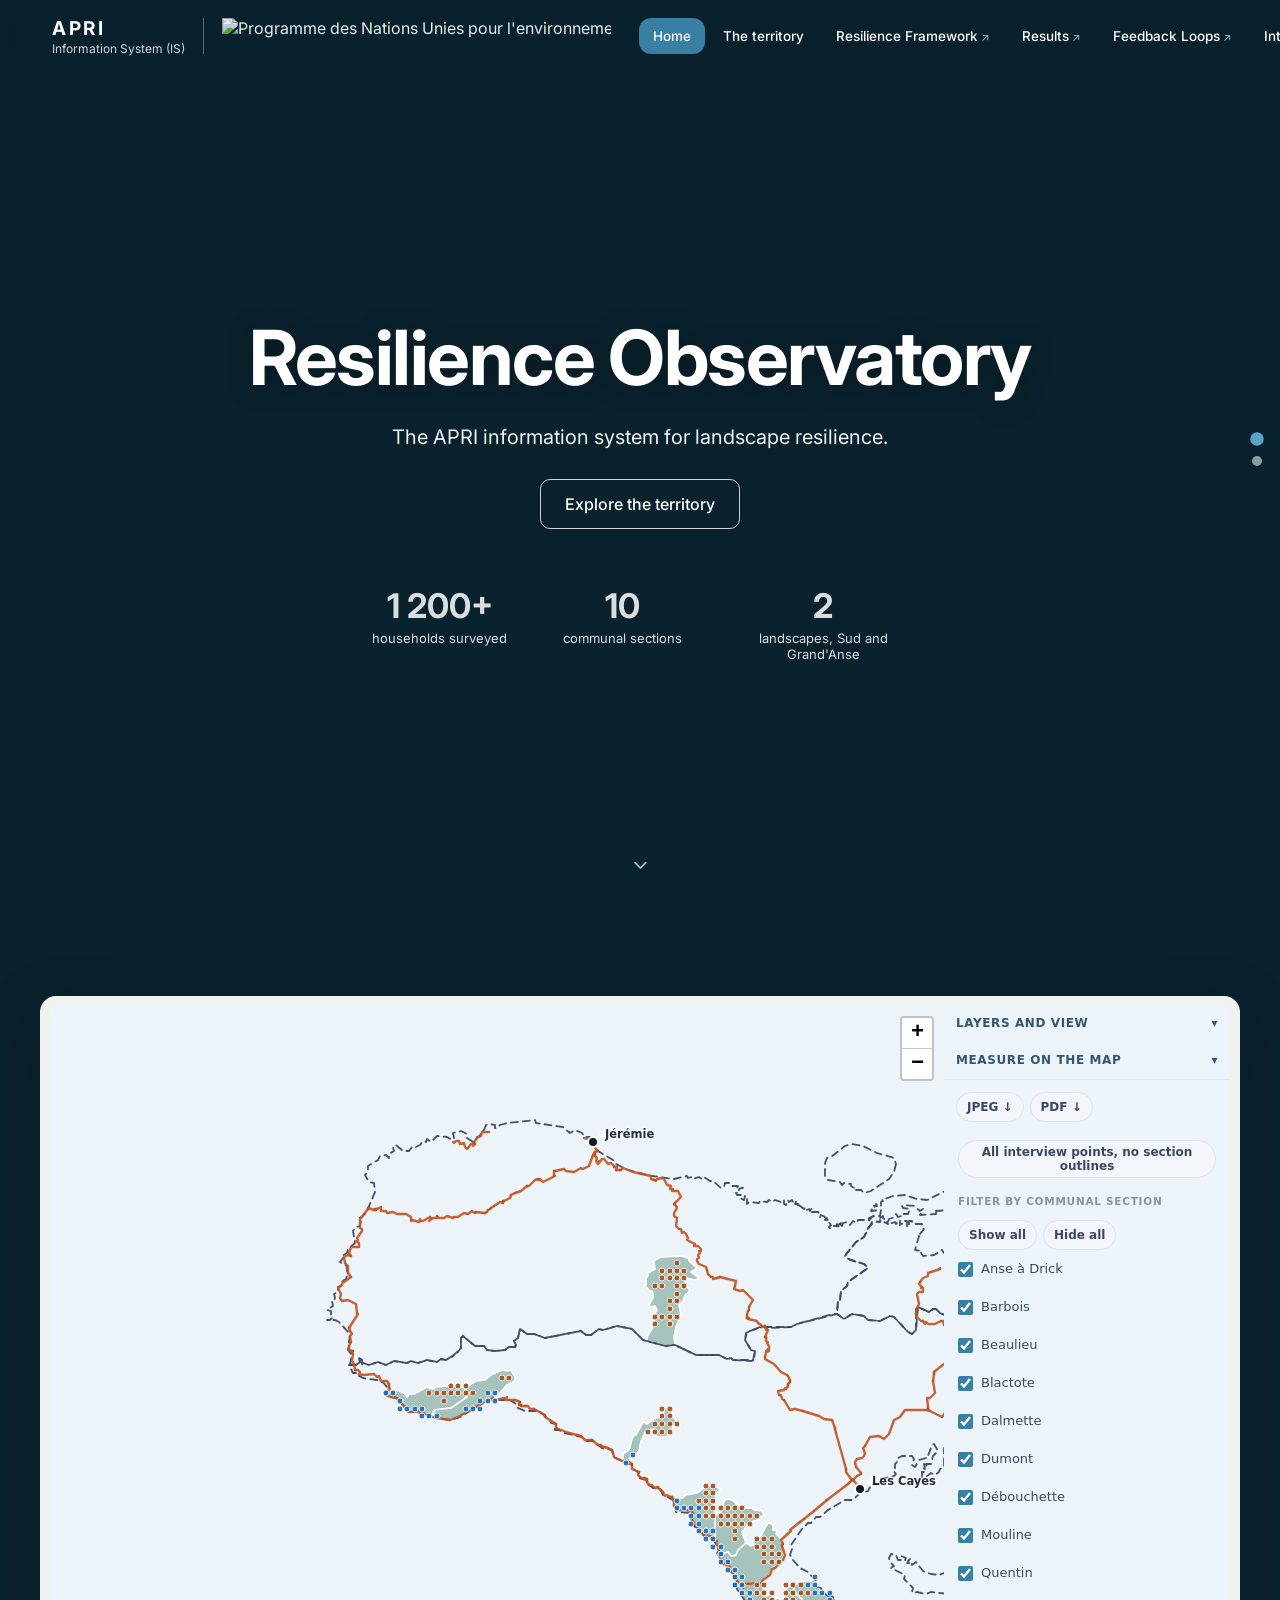
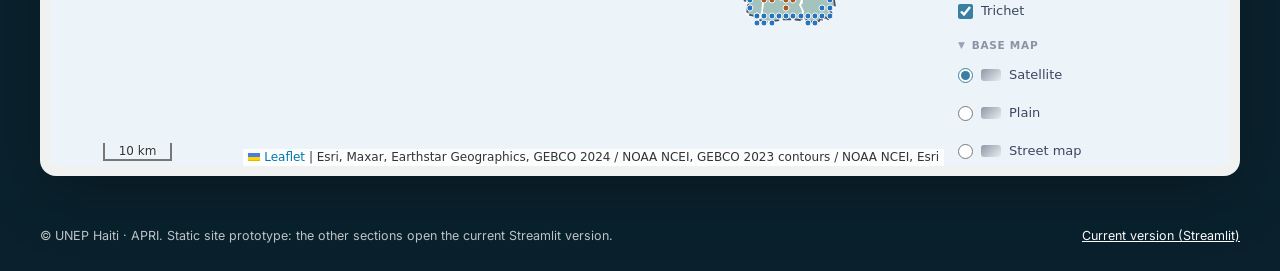
==== docs/index.html @ c182bb2a "Prototype site statique : accueil et territoire" ====
<!DOCTYPE html>
<html lang="fr">
<head>
<meta charset="utf-8">
<meta name="viewport" content="width=device-width, initial-scale=1">
<title>APRI · Système d'information sur la résilience des paysages | Haïti</title>
<meta name="description" content="APRI, le système d'information du PNUE sur la résilience des paysages dans le Sud et la Grand'Anse, Haïti.">
<link rel="icon" href="img/apri.png">
<link rel="preconnect" href="https://fonts.googleapis.com"><link rel="preconnect" href="https://fonts.gstatic.com" crossorigin>
<link href="https://fonts.googleapis.com/css2?family=Inter:wght@400;500;600;700&display=swap" rel="stylesheet">
<link rel="preload" as="image" href="img/fond.jpg">
<style>
:root{--nuit:#0a222e;--bleu:#397fa3;--bleu-clair:#5aa3c8;--texte:#1f3a4a;--barre:72px}
*{box-sizing:border-box}
html{scroll-snap-type:y mandatory;scroll-behavior:smooth;scroll-padding-top:0}
body{margin:0;font-family:Inter,system-ui,-apple-system,"Segoe UI",sans-serif;color:#fff;background:var(--nuit)}
/* fond photographique commun, fixe */
body::before{content:"";position:fixed;inset:0;z-index:-2;background:url(img/fond.jpg) center/cover no-repeat}
body::after{content:"";position:fixed;inset:0;z-index:-1;background:rgba(10,34,46,.62);transition:background .4s}
body.defile::after{background:rgba(10,34,46,.72)}

/* barre du haut */
header{position:fixed;top:0;left:0;right:0;height:var(--barre);z-index:20;display:flex;align-items:center;gap:28px;padding:0 40px;
 background:rgba(10,34,46,.28);backdrop-filter:blur(10px);-webkit-backdrop-filter:blur(10px);transition:background .3s}
body.defile header{background:rgba(10,34,46,.82)}
.marque{display:flex;align-items:center;gap:12px;text-decoration:none;color:#fff;white-space:nowrap}
.marque img.sym{height:38px}
.marque b{display:block;font-size:19px;letter-spacing:.14em;font-weight:700}
.marque small{display:block;font-size:12px;opacity:.82;margin-top:1px}
.marque .filet{width:1px;height:36px;background:rgba(255,255,255,.35);margin:0 6px}
.marque img.unep{height:36px;opacity:.92}
nav{display:flex;align-items:center;gap:4px;margin-left:auto;flex-wrap:nowrap}
nav a{color:#fff;text-decoration:none;font-size:13.5px;font-weight:500;padding:10px 14px;border-radius:12px;white-space:nowrap;transition:background .2s}
nav a:hover{background:rgba(255,255,255,.12)}
nav a.actif{background:var(--bleu)}
nav a.ext::after{content:" ↗";opacity:.6;font-size:11px}
.langue{margin-left:18px;display:flex;gap:2px;background:rgba(255,255,255,.1);border-radius:10px;padding:3px}
.langue button{background:none;border:0;color:#fff;font:600 12px Inter,sans-serif;padding:6px 10px;border-radius:8px;cursor:pointer;opacity:.7}
.langue button[aria-pressed=true]{background:rgba(255,255,255,.2);opacity:1}
.menu{display:none;margin-left:auto;background:none;border:0;color:#fff;font-size:26px;cursor:pointer}

/* sections plein écran */
section{min-height:100dvh;scroll-snap-align:start;position:relative}
#accueil{display:grid;place-items:center;text-align:center;padding:var(--barre) 24px 0}
#accueil h1{font-size:clamp(40px,6vw,76px);font-weight:700;letter-spacing:-.02em;margin:0 0 22px;text-shadow:0 2px 24px rgba(0,0,0,.35)}
#accueil p{font-size:clamp(16px,1.6vw,20px);margin:0 0 30px;opacity:.95}
.cta{display:inline-block;color:#fff;text-decoration:none;border:1px solid rgba(255,255,255,.8);border-radius:10px;padding:14px 24px;font-weight:500;transition:background .2s,color .2s}
.cta:hover{background:#fff;color:var(--nuit)}
.chiffres{display:flex;gap:56px;justify-content:center;margin-top:56px;flex-wrap:wrap}
.chiffres div{font-size:13px;opacity:.85;max-width:170px}
.chiffres strong{display:block;font-size:34px;font-weight:700;opacity:1;margin-bottom:4px}
.fleche{position:absolute;bottom:26px;left:50%;transform:translateX(-50%);color:#fff;opacity:.7;font-size:22px;text-decoration:none;animation:flotte 2.4s ease-in-out infinite}
@keyframes flotte{50%{transform:translate(-50%,8px)}}

#territoire{padding:calc(var(--barre) + 24px) 40px 24px;display:flex;flex-direction:column}
.carte-cadre{flex:1;background:rgba(255,255,255,.94);border-radius:16px;padding:10px;box-shadow:0 20px 60px rgba(0,0,0,.25);display:flex;min-height:420px}
.carte-cadre iframe{flex:1;border:0;border-radius:10px;width:100%;height:calc(100dvh - var(--barre) - 68px);min-height:400px;background:#edf4f9}

footer{scroll-snap-align:end;padding:28px 40px;font-size:12.5px;color:rgba(255,255,255,.75);display:flex;gap:20px;flex-wrap:wrap;justify-content:space-between;background:rgba(10,34,46,.6)}
footer a{color:#fff}

/* points de navigation */
#points{position:fixed;right:18px;top:50%;transform:translateY(-50%);display:flex;flex-direction:column;gap:12px;z-index:15}
#points a{width:10px;height:10px;border-radius:50%;background:rgba(255,255,255,.55);transition:transform .2s,background .2s}
#points a.actif{background:var(--bleu-clair);transform:scale(1.35)}

@media(max-width:1100px){nav a.ext{display:none}}
@media(max-width:760px){
 header{padding:0 16px;gap:10px}
 .marque small,.marque .filet,.marque img.unep{display:none}
 nav{display:none;position:absolute;top:var(--barre);left:0;right:0;flex-direction:column;align-items:stretch;background:rgba(10,34,46,.96);padding:10px 16px}
 nav.ouvert{display:flex}nav a.ext{display:block}
 .menu{display:block}.langue{margin-left:0}
 #territoire{padding:calc(var(--barre) + 12px) 12px 12px}
 .carte-cadre{padding:6px}.carte-cadre iframe{height:calc(100dvh - var(--barre) - 36px)}
 #points{display:none}
 html{scroll-snap-type:none}
}
</style>
</head>
<body>
<header>
 <a class="marque" href="#accueil">
  <img class="sym" src="img/apri.png" alt="">
  <span><b>APRI</b><small data-t="sous">Système d'information (SI)</small></span>
  <span class="filet"></span>
  <img class="unep" src="img/unep.png" alt="Programme des Nations Unies pour l'environnement">
 </a>
 <button class="menu" aria-label="Menu" onclick="document.querySelector('nav').classList.toggle('ouvert')">☰</button>
 <nav>
  <a href="#accueil" data-t="n_accueil" class="actif">Accueil</a>
  <a href="#territoire" data-t="n_terr">Le territoire</a>
  <a class="ext" data-page="methodologie" data-t="n_cadre">Cadre de résilience</a>
  <a class="ext" data-page="dimensions" data-t="n_res">Résultats</a>
  <a class="ext" data-page="boucles" data-t="n_boucles">Boucles de rétroaction</a>
  <a class="ext" data-page="actions" data-t="n_fiches">Fiches d'intervention</a>
  <a class="ext" data-page="donnees" data-t="n_ress">Ressources</a>
 </nav>
 <div class="langue" role="group" aria-label="Langue">
  <button data-l="fr" aria-pressed="true">FR</button><button data-l="en" aria-pressed="false">EN</button>
 </div>
</header>

<div id="points"><a href="#accueil" class="actif" aria-label="Accueil"></a><a href="#territoire" aria-label="Le territoire"></a></div>

<main>
<section id="accueil">
 <div>
  <h1 data-t="titre">Observatoire de la résilience</h1>
  <p data-t="accroche">Le système d'information APRI sur la résilience des paysages.</p>
  <a class="cta" href="#territoire" data-t="cta">Explorer le territoire</a>
  <div class="chiffres">
   <div><strong>1 200+</strong><span data-t="k1">ménages enquêtés</span></div>
   <div><strong>10</strong><span data-t="k2">sections communales</span></div>
   <div><strong>2</strong><span data-t="k3">paysages, Sud et Grand'Anse</span></div>
  </div>
 </div>
 <a class="fleche" href="#territoire" aria-label="Descendre">⌄</a>
</section>

<section id="territoire" aria-label="Le territoire">
 <div class="carte-cadre">
  <iframe id="carte" data-statique title="Carte du territoire" loading="lazy" src="carte_fr.html" allow="fullscreen"></iframe>
 </div>
</section>
</main>

<footer>
 <span data-t="pied">© PNUE Haïti · APRI. Prototype de site statique : les autres rubriques ouvrent la version Streamlit actuelle.</span>
 <span><a href="https://enquete-menage-2024-4a9hs29btbw94pnrtxbe7a.streamlit.app/" target="_blank" rel="noopener" data-t="version">Version actuelle (Streamlit)</a></span>
</footer>

<script>
const APP='https://enquete-menage-2024-4a9hs29btbw94pnrtxbe7a.streamlit.app/';
const TXT={
 en:{sous:'Information System (IS)',n_accueil:'Home',n_terr:'The territory',n_cadre:'Resilience Framework',n_res:'Results',n_boucles:'Feedback Loops',n_fiches:'Intervention Profiles',n_ress:'Resources',
  titre:'Resilience Observatory',accroche:'The APRI information system for landscape resilience.',cta:'Explore the territory',
  k1:'households surveyed',k2:'communal sections',k3:"landscapes, Sud and Grand'Anse",
  pied:'© UNEP Haiti · APRI. Static site prototype: the other sections open the current Streamlit version.',version:'Current version (Streamlit)'}
};
const FR={};document.querySelectorAll('[data-t]').forEach(e=>FR[e.dataset.t]=e.textContent);TXT.fr=FR;
function langue(l){
 try{localStorage.setItem('apri_lang',l)}catch(e){}
 document.documentElement.lang=l;
 document.querySelectorAll('[data-t]').forEach(e=>{const v=TXT[l][e.dataset.t];if(v)e.textContent=v;});
 document.querySelectorAll('.langue button').forEach(b=>b.setAttribute('aria-pressed',b.dataset.l===l));
 document.querySelectorAll('nav a.ext').forEach(a=>{a.href=APP+'?page='+a.dataset.page+'&lang='+l;a.target='_blank';a.rel='noopener';});
 const f=document.getElementById('carte'),src='carte_'+l+'.html';if(!f.src.endsWith(src))f.src=src;
}
document.querySelectorAll('.langue button').forEach(b=>b.onclick=()=>langue(b.dataset.l));
let l0='fr';try{l0=localStorage.getItem('apri_lang')||(navigator.language||'fr').slice(0,2)}catch(e){}
langue(l0==='en'?'en':'fr');

// onglet actif, points et barre assombrie
const liens=[...document.querySelectorAll('nav a[href^="#"],#points a')];
new IntersectionObserver(es=>es.forEach(e=>{if(e.isIntersecting){const id='#'+e.target.id;liens.forEach(a=>a.classList.toggle('actif',a.getAttribute('href')===id));}}),{threshold:.55})
 .observe(document.getElementById('accueil'));
new IntersectionObserver(es=>es.forEach(e=>{if(e.isIntersecting){liens.forEach(a=>a.classList.toggle('actif',a.getAttribute('href')==='#territoire'));}}),{threshold:.55})
 .observe(document.getElementById('territoire'));
addEventListener('scroll',()=>document.body.classList.toggle('defile',scrollY>40),{passive:true});
document.querySelectorAll('nav a').forEach(a=>a.addEventListener('click',()=>document.querySelector('nav').classList.remove('ouvert')));

// la molette sur la carte fait défiler la page (zoom par les boutons + et -)
let verrou=0;
addEventListener('message',e=>{
 if(e.data?.type!=='apri-map-wheel')return;
 const t=Date.now();if(t-verrou<700||Math.abs(e.data.dy)<4)return;verrou=t;
 document.getElementById(e.data.dy>0?'territoire':'accueil').scrollIntoView({behavior:'smooth'});
 if(e.data.dy>0&&scrollY>=document.getElementById('territoire').offsetTop-5)document.querySelector('footer').scrollIntoView({behavior:'smooth'});
});
</script>
</body>
</html>
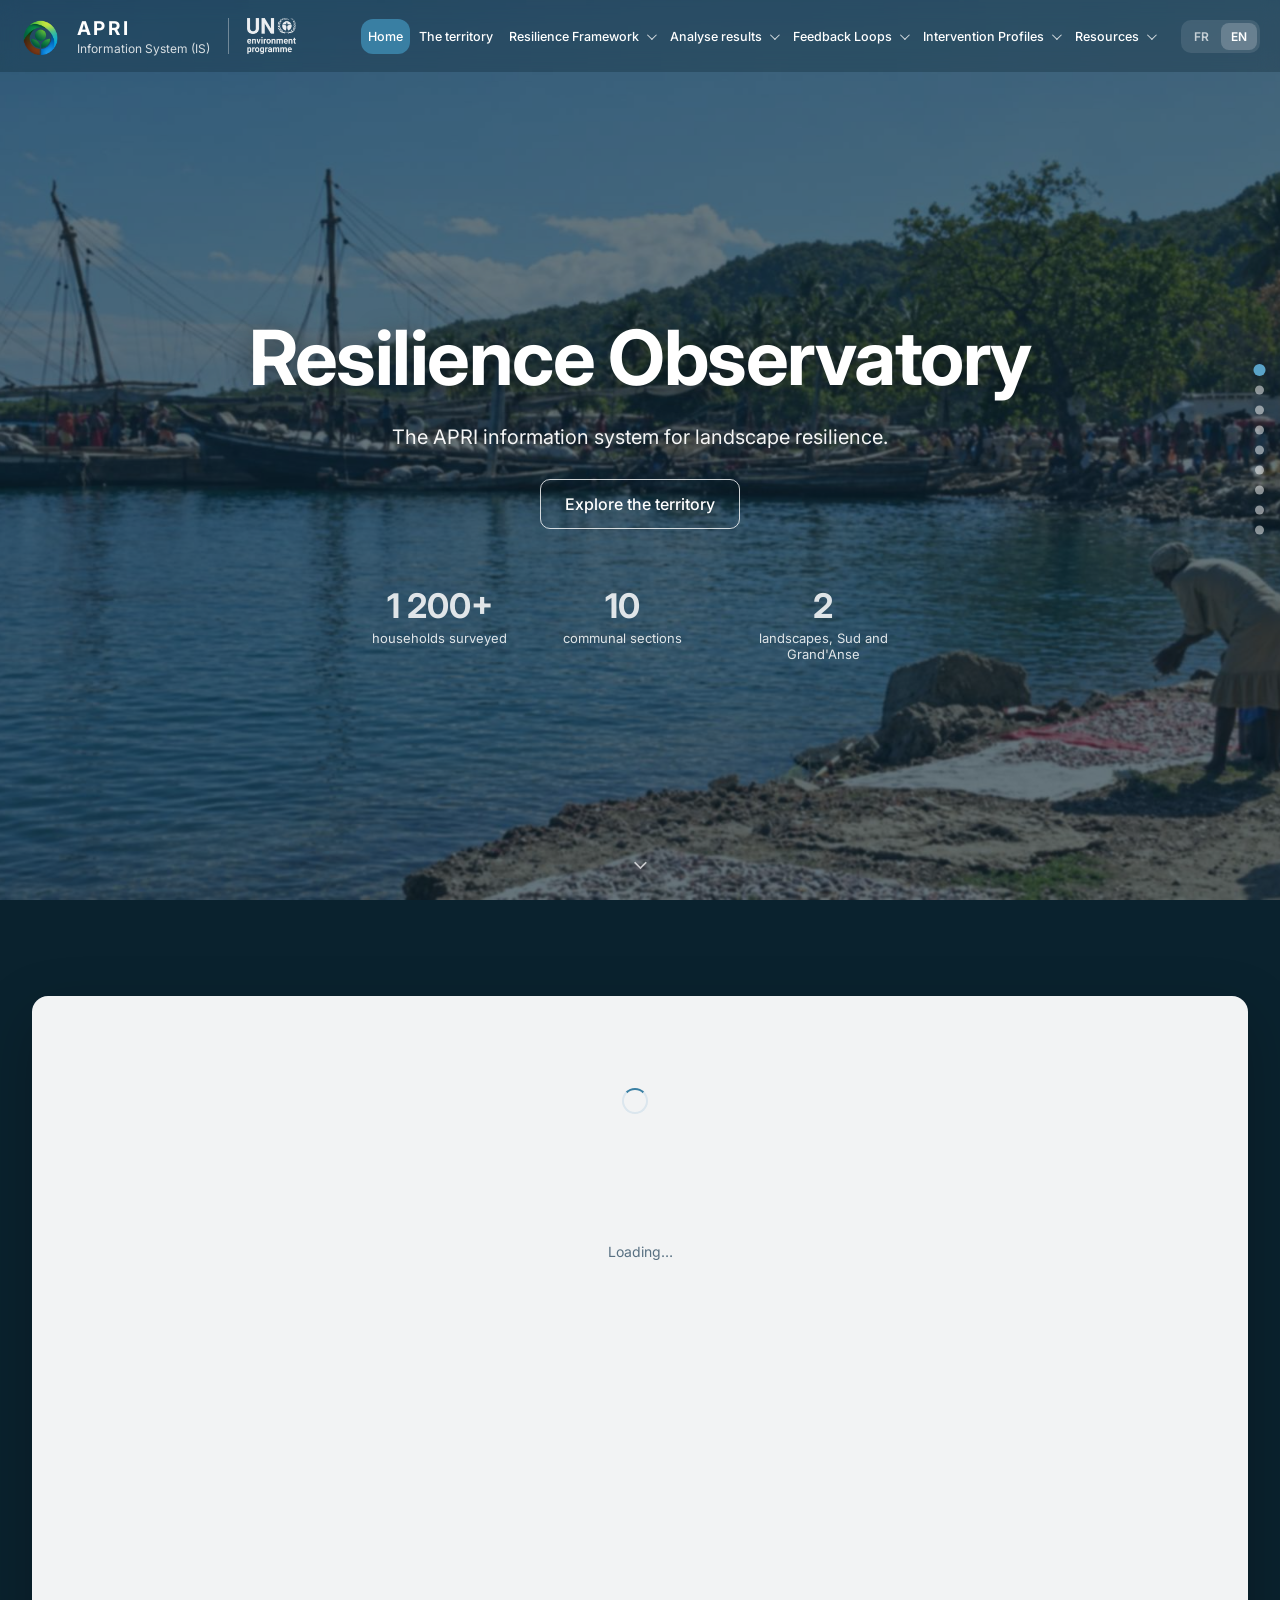
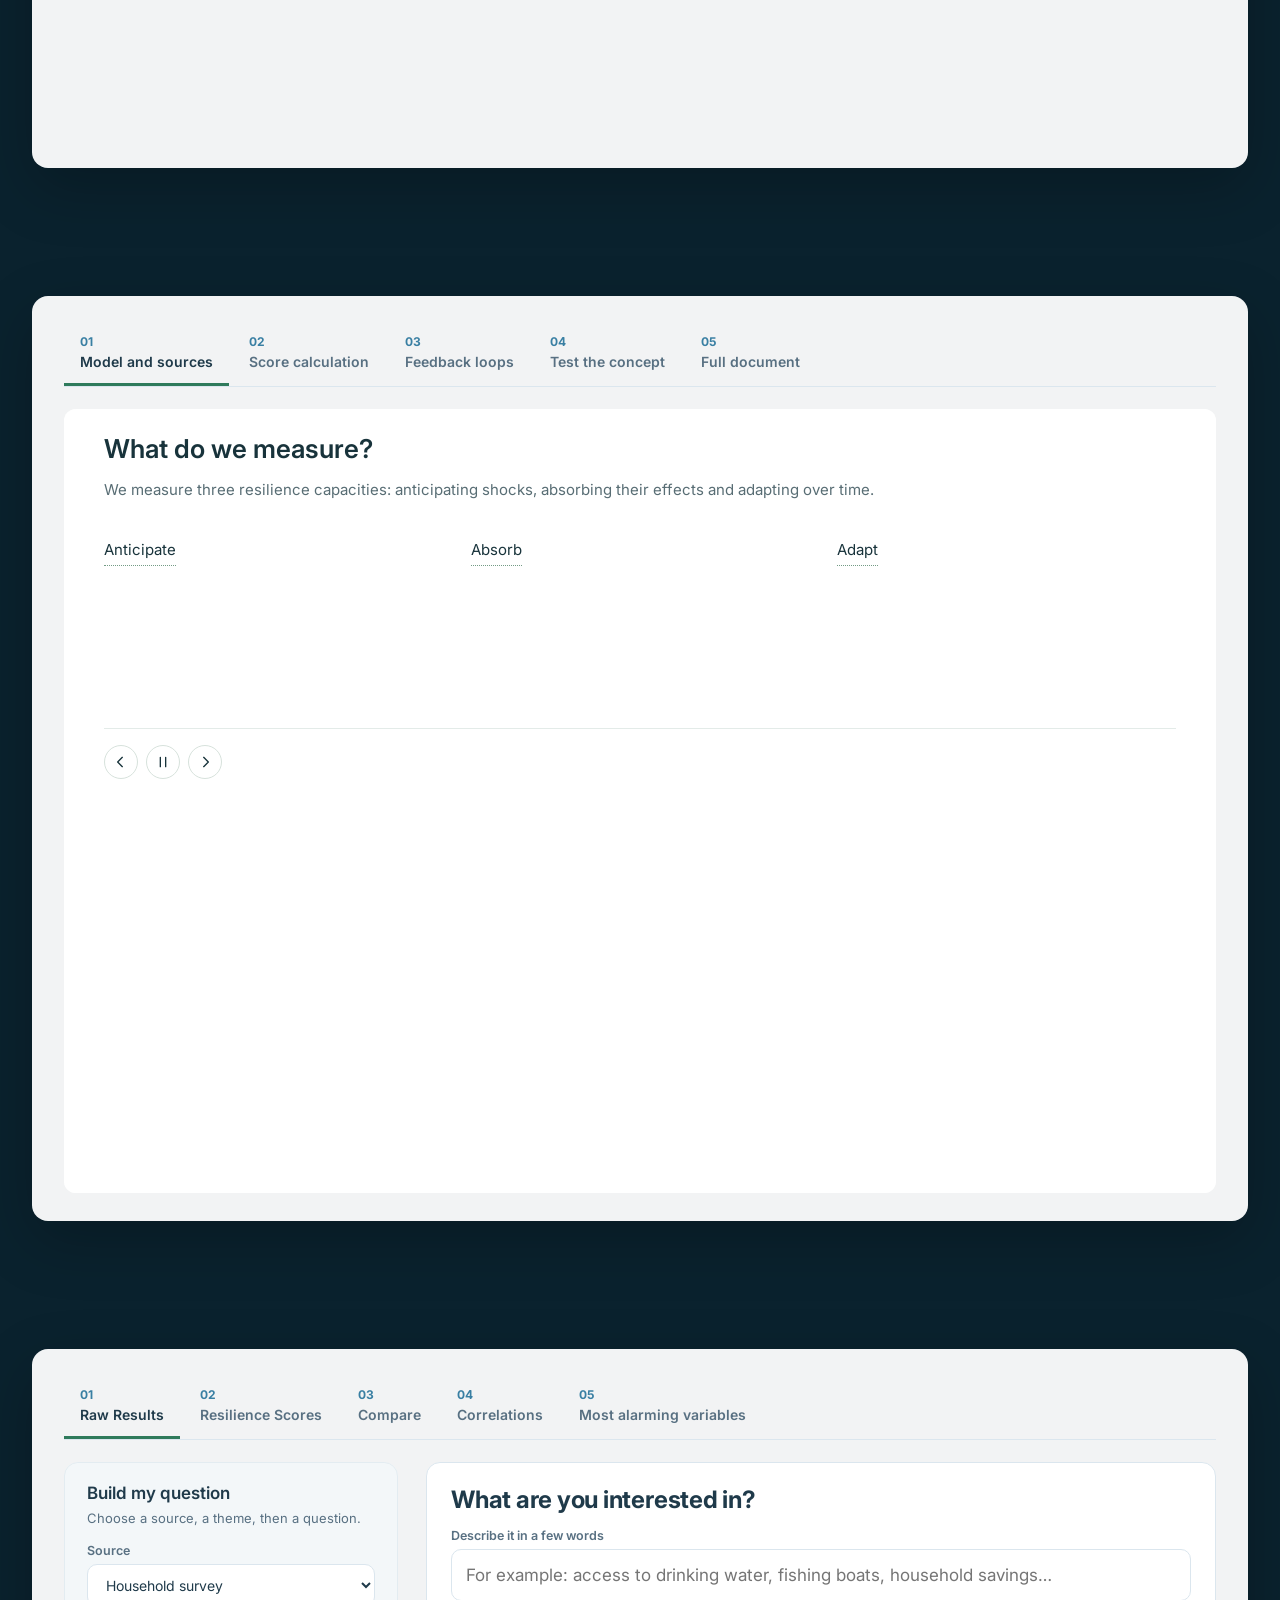
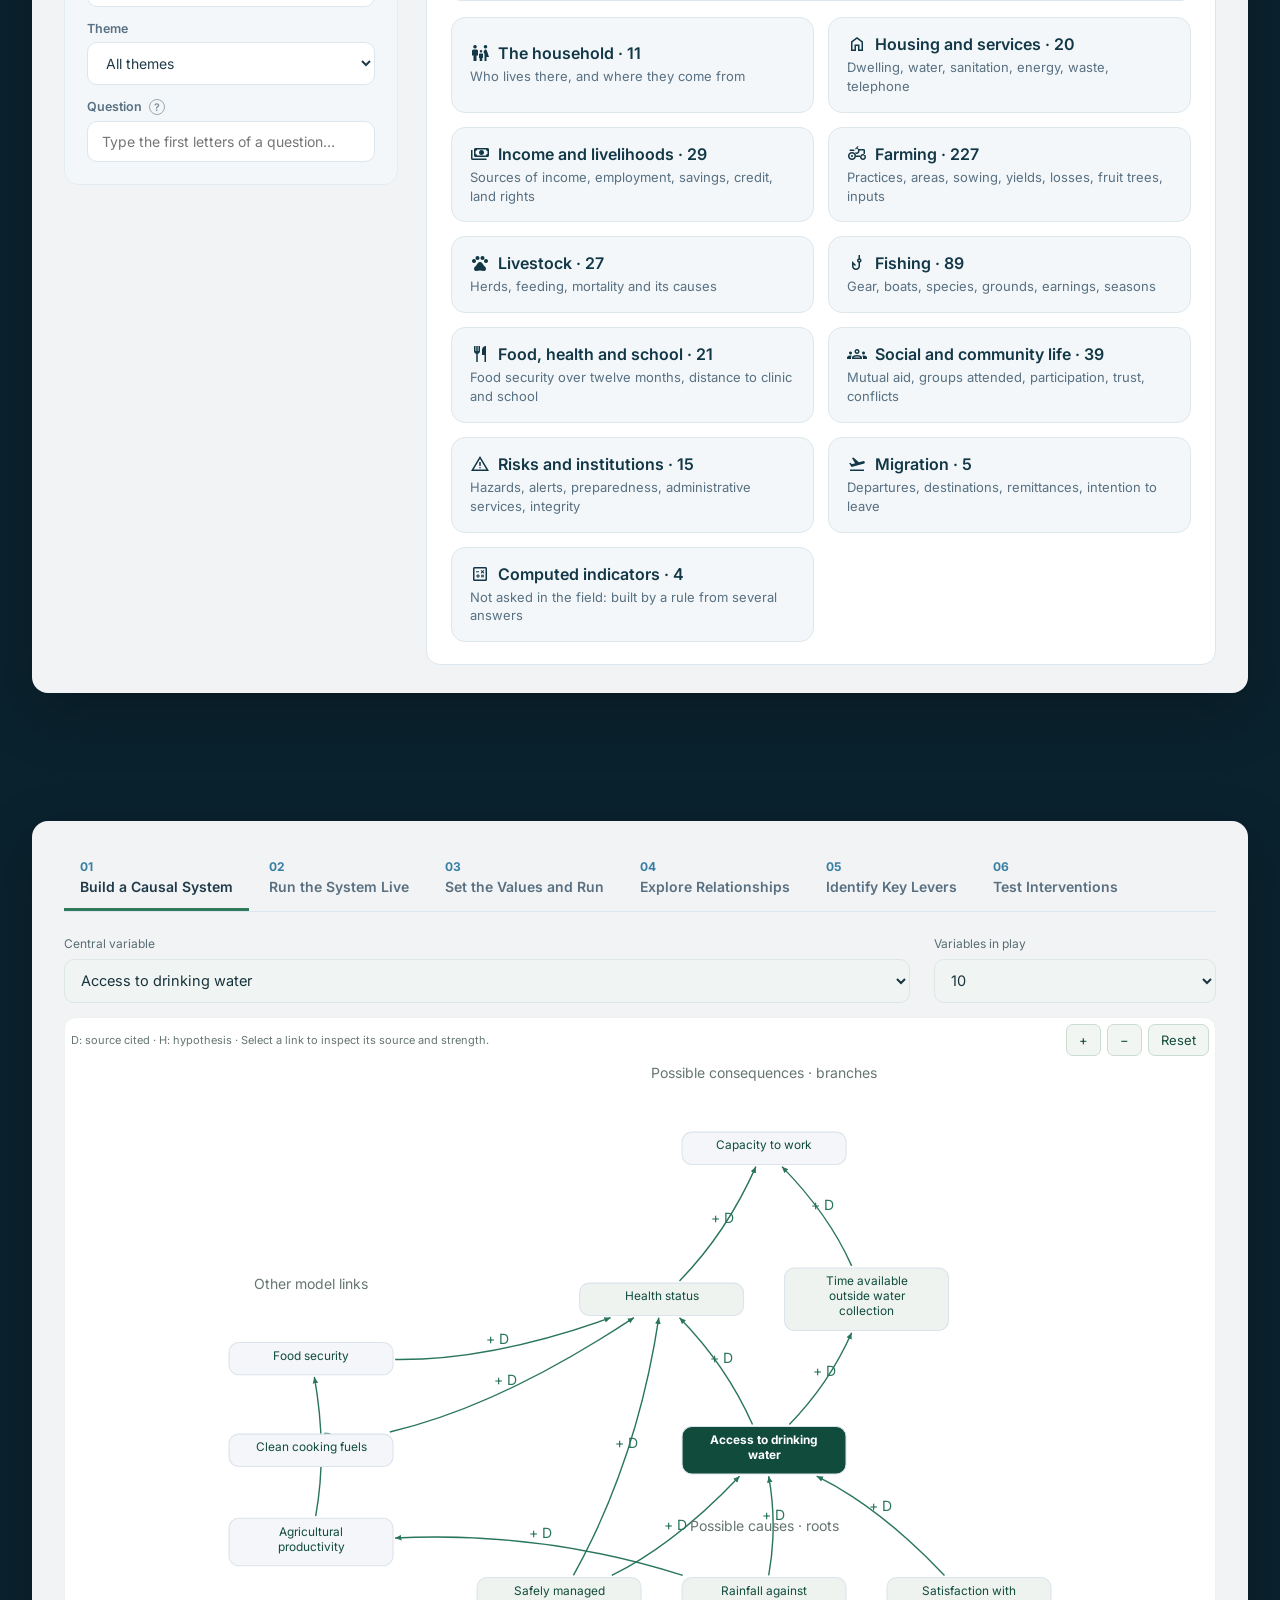
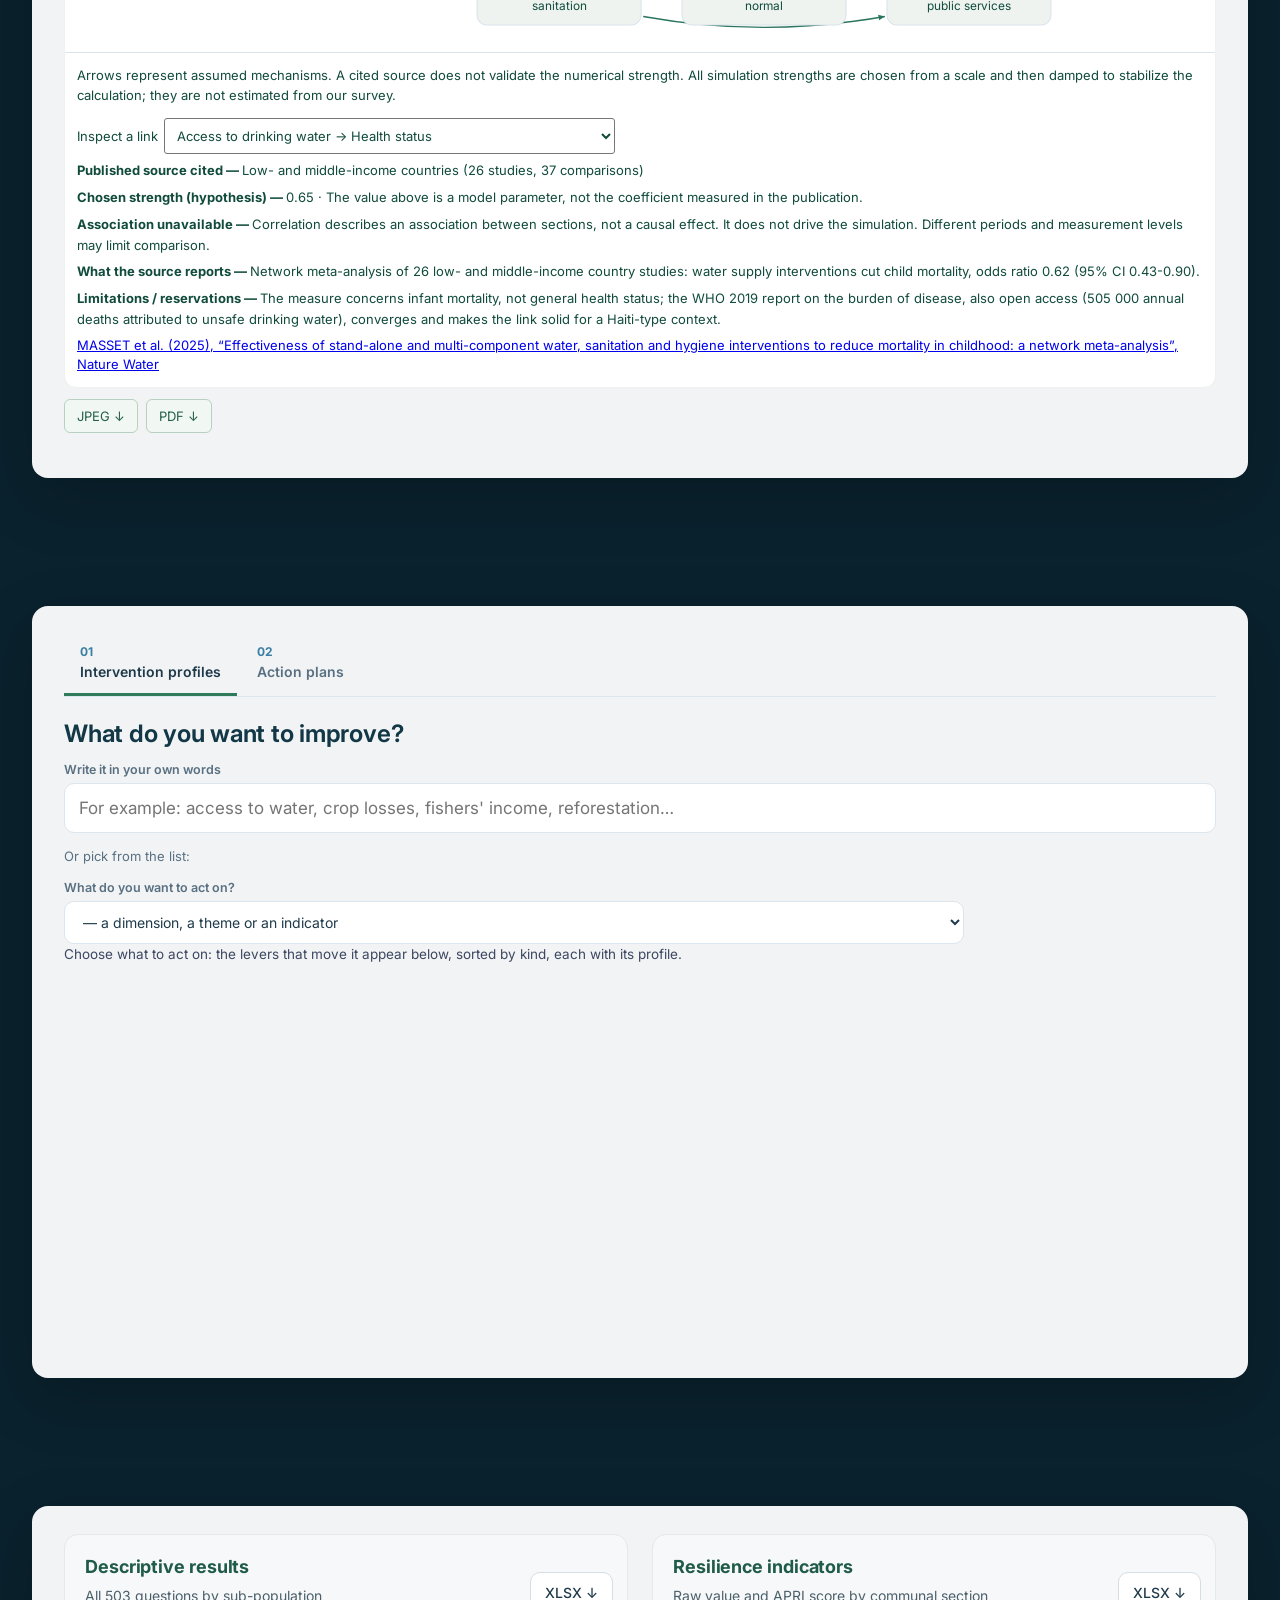
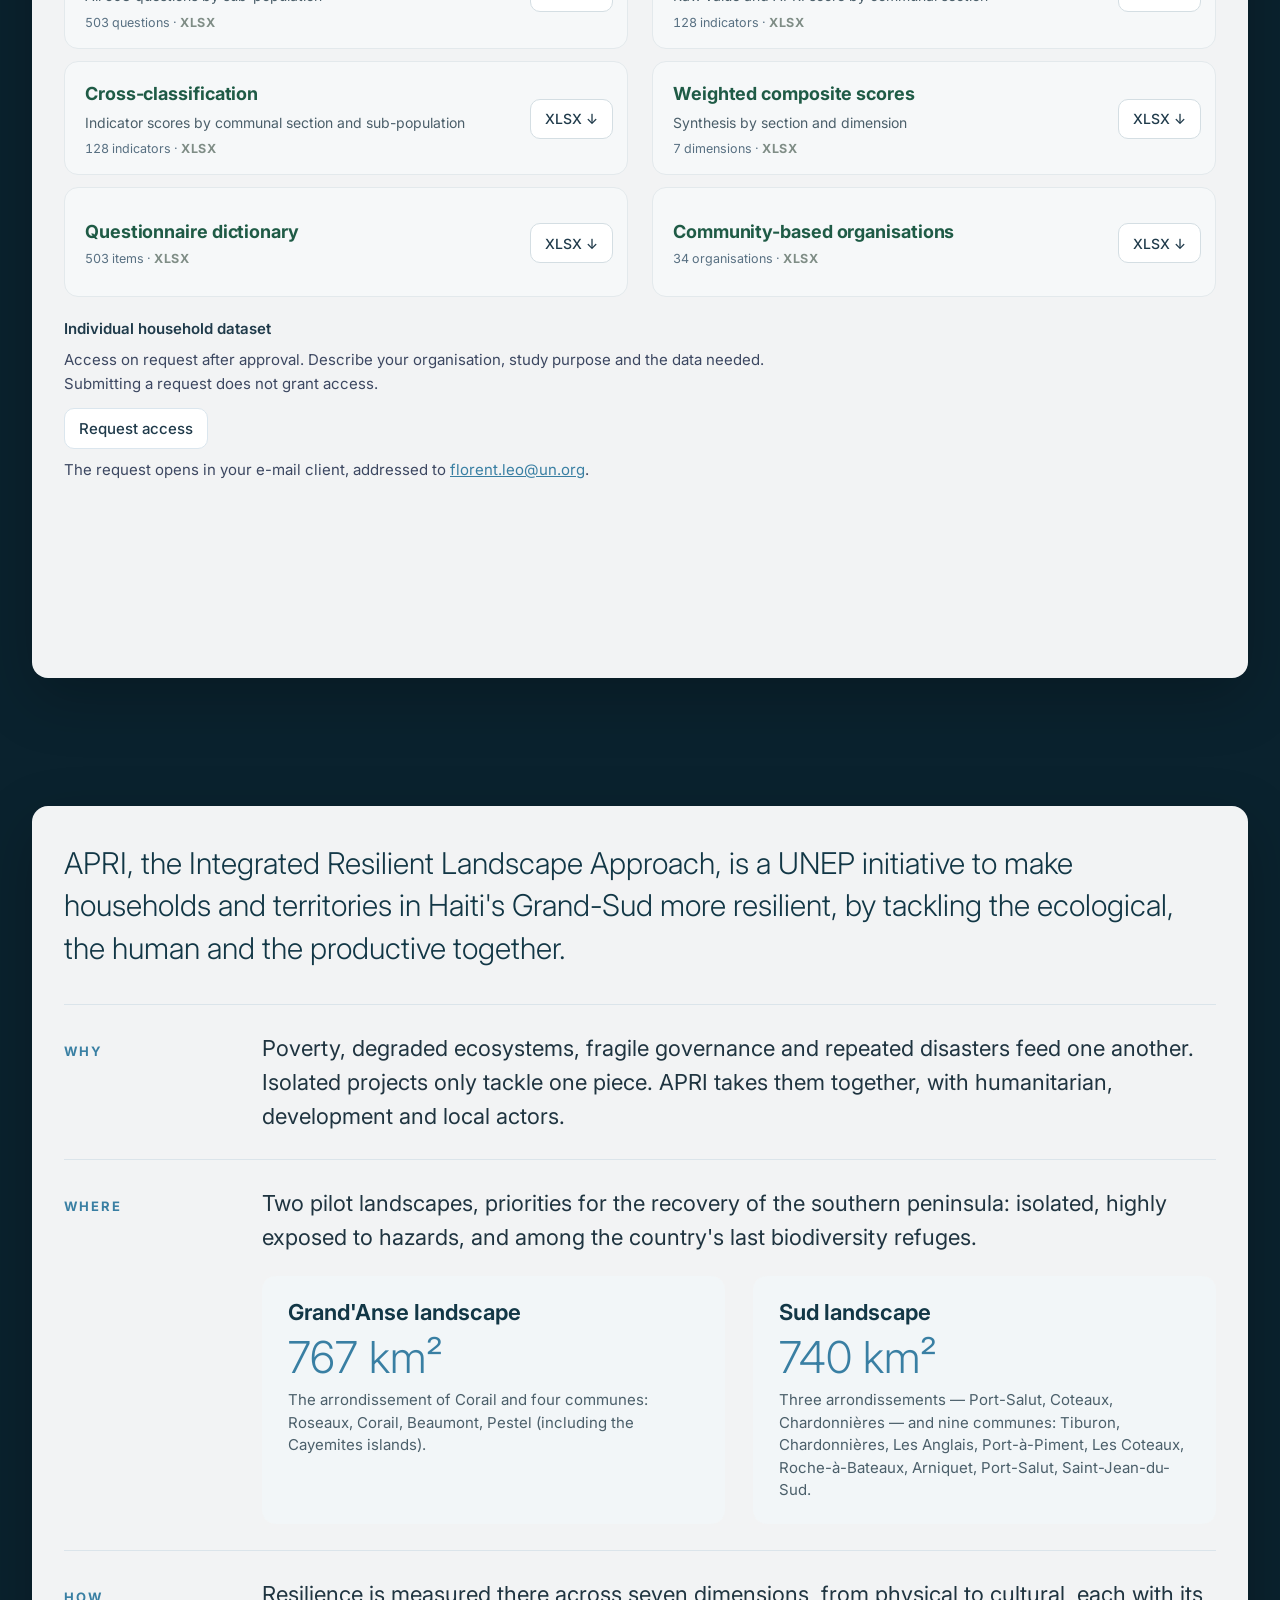
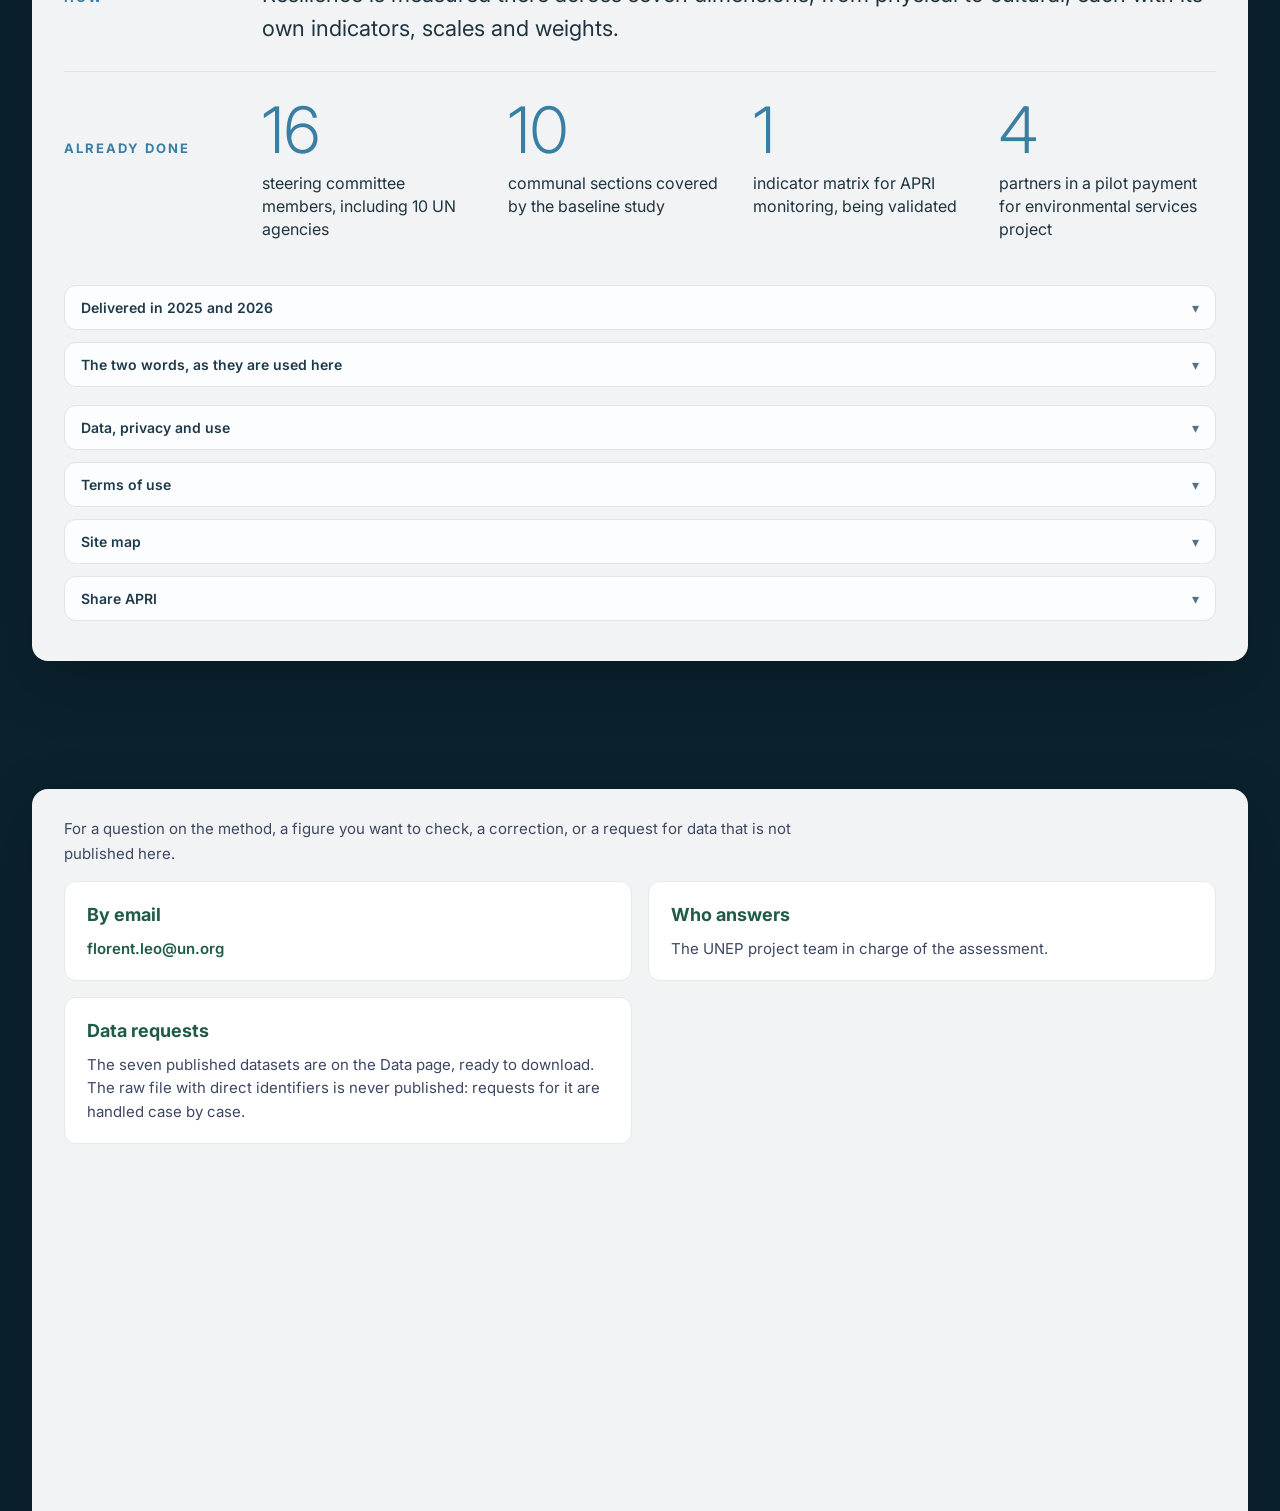
==== commit 6a03bcae: "Site statique complet : page d'accueil avec toutes les rubriques" ====
--- a/docs/index.html
+++ b/docs/index.html
@@ -9,74 +9,7 @@
 <link rel="preconnect" href="https://fonts.googleapis.com"><link rel="preconnect" href="https://fonts.gstatic.com" crossorigin>
 <link href="https://fonts.googleapis.com/css2?family=Inter:wght@400;500;600;700&display=swap" rel="stylesheet">
 <link rel="preload" as="image" href="img/fond.jpg">
-<style>
-:root{--nuit:#0a222e;--bleu:#397fa3;--bleu-clair:#5aa3c8;--texte:#1f3a4a;--barre:72px}
-*{box-sizing:border-box}
-html{scroll-snap-type:y mandatory;scroll-behavior:smooth;scroll-padding-top:0}
-body{margin:0;font-family:Inter,system-ui,-apple-system,"Segoe UI",sans-serif;color:#fff;background:var(--nuit)}
-/* fond photographique commun, fixe */
-body::before{content:"";position:fixed;inset:0;z-index:-2;background:url(img/fond.jpg) center/cover no-repeat}
-body::after{content:"";position:fixed;inset:0;z-index:-1;background:rgba(10,34,46,.62);transition:background .4s}
-body.defile::after{background:rgba(10,34,46,.72)}
-
-/* barre du haut */
-header{position:fixed;top:0;left:0;right:0;height:var(--barre);z-index:20;display:flex;align-items:center;gap:28px;padding:0 40px;
- background:rgba(10,34,46,.28);backdrop-filter:blur(10px);-webkit-backdrop-filter:blur(10px);transition:background .3s}
-body.defile header{background:rgba(10,34,46,.82)}
-.marque{display:flex;align-items:center;gap:12px;text-decoration:none;color:#fff;white-space:nowrap}
-.marque img.sym{height:38px}
-.marque b{display:block;font-size:19px;letter-spacing:.14em;font-weight:700}
-.marque small{display:block;font-size:12px;opacity:.82;margin-top:1px}
-.marque .filet{width:1px;height:36px;background:rgba(255,255,255,.35);margin:0 6px}
-.marque img.unep{height:36px;opacity:.92}
-nav{display:flex;align-items:center;gap:4px;margin-left:auto;flex-wrap:nowrap}
-nav a{color:#fff;text-decoration:none;font-size:13.5px;font-weight:500;padding:10px 14px;border-radius:12px;white-space:nowrap;transition:background .2s}
-nav a:hover{background:rgba(255,255,255,.12)}
-nav a.actif{background:var(--bleu)}
-nav a.ext::after{content:" ↗";opacity:.6;font-size:11px}
-.langue{margin-left:18px;display:flex;gap:2px;background:rgba(255,255,255,.1);border-radius:10px;padding:3px}
-.langue button{background:none;border:0;color:#fff;font:600 12px Inter,sans-serif;padding:6px 10px;border-radius:8px;cursor:pointer;opacity:.7}
-.langue button[aria-pressed=true]{background:rgba(255,255,255,.2);opacity:1}
-.menu{display:none;margin-left:auto;background:none;border:0;color:#fff;font-size:26px;cursor:pointer}
-
-/* sections plein écran */
-section{min-height:100dvh;scroll-snap-align:start;position:relative}
-#accueil{display:grid;place-items:center;text-align:center;padding:var(--barre) 24px 0}
-#accueil h1{font-size:clamp(40px,6vw,76px);font-weight:700;letter-spacing:-.02em;margin:0 0 22px;text-shadow:0 2px 24px rgba(0,0,0,.35)}
-#accueil p{font-size:clamp(16px,1.6vw,20px);margin:0 0 30px;opacity:.95}
-.cta{display:inline-block;color:#fff;text-decoration:none;border:1px solid rgba(255,255,255,.8);border-radius:10px;padding:14px 24px;font-weight:500;transition:background .2s,color .2s}
-.cta:hover{background:#fff;color:var(--nuit)}
-.chiffres{display:flex;gap:56px;justify-content:center;margin-top:56px;flex-wrap:wrap}
-.chiffres div{font-size:13px;opacity:.85;max-width:170px}
-.chiffres strong{display:block;font-size:34px;font-weight:700;opacity:1;margin-bottom:4px}
-.fleche{position:absolute;bottom:26px;left:50%;transform:translateX(-50%);color:#fff;opacity:.7;font-size:22px;text-decoration:none;animation:flotte 2.4s ease-in-out infinite}
-@keyframes flotte{50%{transform:translate(-50%,8px)}}
-
-#territoire{padding:calc(var(--barre) + 24px) 40px 24px;display:flex;flex-direction:column}
-.carte-cadre{flex:1;background:rgba(255,255,255,.94);border-radius:16px;padding:10px;box-shadow:0 20px 60px rgba(0,0,0,.25);display:flex;min-height:420px}
-.carte-cadre iframe{flex:1;border:0;border-radius:10px;width:100%;height:calc(100dvh - var(--barre) - 68px);min-height:400px;background:#edf4f9}
-
-footer{scroll-snap-align:end;padding:28px 40px;font-size:12.5px;color:rgba(255,255,255,.75);display:flex;gap:20px;flex-wrap:wrap;justify-content:space-between;background:rgba(10,34,46,.6)}
-footer a{color:#fff}
-
-/* points de navigation */
-#points{position:fixed;right:18px;top:50%;transform:translateY(-50%);display:flex;flex-direction:column;gap:12px;z-index:15}
-#points a{width:10px;height:10px;border-radius:50%;background:rgba(255,255,255,.55);transition:transform .2s,background .2s}
-#points a.actif{background:var(--bleu-clair);transform:scale(1.35)}
-
-@media(max-width:1100px){nav a.ext{display:none}}
-@media(max-width:760px){
- header{padding:0 16px;gap:10px}
- .marque small,.marque .filet,.marque img.unep{display:none}
- nav{display:none;position:absolute;top:var(--barre);left:0;right:0;flex-direction:column;align-items:stretch;background:rgba(10,34,46,.96);padding:10px 16px}
- nav.ouvert{display:flex}nav a.ext{display:block}
- .menu{display:block}.langue{margin-left:0}
- #territoire{padding:calc(var(--barre) + 12px) 12px 12px}
- .carte-cadre{padding:6px}.carte-cadre iframe{height:calc(100dvh - var(--barre) - 36px)}
- #points{display:none}
- html{scroll-snap-type:none}
-}
-</style>
+<link rel="stylesheet" href="css/commun.css">
 </head>
 <body>
 <header>
@@ -84,24 +17,16 @@
   <img class="sym" src="img/apri.png" alt="">
   <span><b>APRI</b><small data-t="sous">Système d'information (SI)</small></span>
   <span class="filet"></span>
-  <img class="unep" src="img/unep.png" alt="Programme des Nations Unies pour l'environnement">
+  <img class="unep" src="img/unep.png" alt="UNEP">
  </a>
- <button class="menu" aria-label="Menu" onclick="document.querySelector('nav').classList.toggle('ouvert')">☰</button>
- <nav>
-  <a href="#accueil" data-t="n_accueil" class="actif">Accueil</a>
-  <a href="#territoire" data-t="n_terr">Le territoire</a>
-  <a class="ext" data-page="methodologie" data-t="n_cadre">Cadre de résilience</a>
-  <a class="ext" data-page="dimensions" data-t="n_res">Résultats</a>
-  <a class="ext" data-page="boucles" data-t="n_boucles">Boucles de rétroaction</a>
-  <a class="ext" data-page="actions" data-t="n_fiches">Fiches d'intervention</a>
-  <a class="ext" data-page="donnees" data-t="n_ress">Ressources</a>
- </nav>
+ <button class="menu" aria-label="Menu">☰</button>
+ <nav class="principal" aria-label="Navigation"></nav>
  <div class="langue" role="group" aria-label="Langue">
   <button data-l="fr" aria-pressed="true">FR</button><button data-l="en" aria-pressed="false">EN</button>
  </div>
 </header>
 
-<div id="points"><a href="#accueil" class="actif" aria-label="Accueil"></a><a href="#territoire" aria-label="Le territoire"></a></div>
+<div id="points"></div>
 
 <main>
 <section id="accueil">
@@ -115,59 +40,126 @@
    <div><strong>2</strong><span data-t="k3">paysages, Sud et Grand'Anse</span></div>
   </div>
  </div>
- <a class="fleche" href="#territoire" aria-label="Descendre">⌄</a>
+ <a class="fleche" href="#territoire" aria-label="↓">⌄</a>
 </section>
-
-<section id="territoire" aria-label="Le territoire">
- <div class="carte-cadre">
-  <iframe id="carte" data-statique title="Carte du territoire" loading="lazy" src="carte_fr.html" allow="fullscreen"></iframe>
- </div>
-</section>
+<section id="territoire" class="page"><div class="carte-page" id="contenu-territoire"><div class="chargement" data-t="charge">Chargement…</div></div></section>
+<section id="cadre" class="page"><div class="carte-page" id="contenu-cadre"><div class="chargement" data-t="charge">Chargement…</div></div></section>
+<section id="resultats" class="page"><div class="carte-page" id="contenu-resultats"><div class="chargement" data-t="charge">Chargement…</div></div></section>
+<section id="boucles" class="page"><div class="carte-page" id="contenu-boucles"><div class="chargement" data-t="charge">Chargement…</div></div></section>
+<section id="fiches" class="page"><div class="carte-page" id="contenu-fiches"><div class="chargement" data-t="charge">Chargement…</div></div></section>
+<section id="ressources" class="page"><div class="carte-page" id="contenu-ressources"><div class="chargement" data-t="charge">Chargement…</div></div></section>
+<section id="apropos" class="page"><div class="carte-page" id="contenu-apropos"><div class="chargement" data-t="charge">Chargement…</div></div></section>
+<section id="contact" class="page"><div class="carte-page" id="contenu-contact"><div class="chargement" data-t="charge">Chargement…</div></div></section>
 </main>
 
 <footer>
- <span data-t="pied">© PNUE Haïti · APRI. Prototype de site statique : les autres rubriques ouvrent la version Streamlit actuelle.</span>
- <span><a href="https://enquete-menage-2024-4a9hs29btbw94pnrtxbe7a.streamlit.app/" target="_blank" rel="noopener" data-t="version">Version actuelle (Streamlit)</a></span>
+ <span data-t="pied">© PNUE Haïti · APRI, Approche intégrée des paysages résilients.</span>
+ <span><a href="#apropos" data-t="f_apropos">À propos</a> · <a href="#contact" data-t="f_contact">Contact</a></span>
 </footer>
 
-<script>
-const APP='https://enquete-menage-2024-4a9hs29btbw94pnrtxbe7a.streamlit.app/';
-const TXT={
- en:{sous:'Information System (IS)',n_accueil:'Home',n_terr:'The territory',n_cadre:'Resilience Framework',n_res:'Results',n_boucles:'Feedback Loops',n_fiches:'Intervention Profiles',n_ress:'Resources',
-  titre:'Resilience Observatory',accroche:'The APRI information system for landscape resilience.',cta:'Explore the territory',
-  k1:'households surveyed',k2:'communal sections',k3:"landscapes, Sud and Grand'Anse",
-  pied:'© UNEP Haiti · APRI. Static site prototype: the other sections open the current Streamlit version.',version:'Current version (Streamlit)'}
-};
-const FR={};document.querySelectorAll('[data-t]').forEach(e=>FR[e.dataset.t]=e.textContent);TXT.fr=FR;
+<script type="module">
+import {apri, SECTIONS, charger, changerLangue, appliquerHash, menus} from './js/apri.js';
+
+const TXT = {en:{sous:'Information System (IS)',titre:'Resilience Observatory',accroche:'The APRI information system for landscape resilience.',
+ cta:'Explore the territory',k1:'households surveyed',k2:'communal sections',k3:"landscapes, Sud and Grand'Anse",charge:'Loading…',
+ pied:'© UNEP Haiti · APRI, Integrated Resilient Landscape Approach.',f_apropos:'About',f_contact:'Contact',accueil:'Home'}};
+const FR = {accueil:'Accueil'}; document.querySelectorAll('[data-t]').forEach(e=>FR[e.dataset.t]=e.textContent); TXT.fr=FR;
+
+// navigation with sub-menus read from the section modules
+const nav = document.querySelector('nav.principal');
+const ONGLETS = await menus();
+function construireNav(){
+ const l = apri.lang;
+ const items = [{id:'accueil', fr:FR.accueil, en:TXT.en.accueil}, ...SECTIONS.filter(s=>!s.menu)];
+ nav.innerHTML = '';
+ for(const s of items){
+  const sous = [...(ONGLETS[s.id]||[]).map(o=>({href:'#'+s.id+'/'+o.id, t:apri.t(o.fr,o.en), d:apri.t(o.dfr,o.den)})),
+               ...SECTIONS.filter(x=>x.menu===s.id).map(x=>({href:'#'+x.id, t:apri.t(x.fr,x.en)}))];
+  const div = document.createElement('div'); div.className='item'+(sous.length?' a-sous':''); div.dataset.sec=s.id;
+  div.innerHTML = `<a href="#${s.id}">${apri.esc(apri.t(s.fr,s.en))}</a>`+
+   (sous.length?`<div class="sous">${sous.map(x=>`<a href="${x.href}">${apri.esc(x.t)}${x.d?`<small>${apri.esc(x.d)}</small>`:''}</a>`).join('')}</div>`:'');
+  nav.append(div);
+ }
+ nav.querySelectorAll('a').forEach(a=>a.addEventListener('click',()=>nav.classList.remove('ouvert')));
+ marquer(courant);
+}
+document.querySelector('.menu').onclick=()=>nav.classList.toggle('ouvert');
+
+// dots on the right
+const points = document.getElementById('points');
+const ids = ['accueil', ...SECTIONS.map(s=>s.id)];
+points.innerHTML = ids.map(id=>`<a href="#${id}" data-sec="${id}" aria-label="${id}"></a>`).join('');
+
+// active section: tab in the bar (a sub-page lights its parent) and dot
+let courant = 'accueil';
+function marquer(id){
+ courant = id;
+ const parent = SECTIONS.find(s=>s.id===id)?.menu || id;
+ nav.querySelectorAll('.item').forEach(i=>i.classList.toggle('actif', i.dataset.sec===parent));
+ points.querySelectorAll('a').forEach(a=>a.classList.toggle('actif', a.dataset.sec===id));
+}
+// the section crossing the line at 45 % of the screen is the current one
+let rafSuivi;
+function suivre(){
+ cancelAnimationFrame(rafSuivi);
+ rafSuivi = requestAnimationFrame(()=>{
+  const y = innerHeight*0.45;
+  for(const id of ids){ const r = document.getElementById(id).getBoundingClientRect(); if(r.top<=y && r.bottom>y){ if(id!==courant) marquer(id); break; } }
+ });
+}
+addEventListener('scroll', suivre, {passive:true}); addEventListener('resize', suivre);
+new ResizeObserver(suivre).observe(document.querySelector('main'));
+
+// sections draw themselves when they come near the viewport
+const paresseux = new IntersectionObserver(es=>{
+ for(const e of es) if(e.isIntersecting){ paresseux.unobserve(e.target); charger(e.target.id); }
+},{rootMargin:'100% 0px'});
+// the 3D map is heavy: it starts only when its section is actually on screen
+// (and stays there half a second: a jump to a lower section only passes through it)
+let attente;
+const proche = new IntersectionObserver(es=>{
+ for(const e of es){
+  clearTimeout(attente);
+  if(e.isIntersecting) attente = setTimeout(()=>{ proche.unobserve(e.target); charger(e.target.id); }, 500);
+ }
+},{threshold:.15});
+SECTIONS.forEach(s=>(s.id==='territoire'?proche:paresseux).observe(document.getElementById(s.id)));
+
+// language
 function langue(l){
- try{localStorage.setItem('apri_lang',l)}catch(e){}
- document.documentElement.lang=l;
- document.querySelectorAll('[data-t]').forEach(e=>{const v=TXT[l][e.dataset.t];if(v)e.textContent=v;});
- document.querySelectorAll('.langue button').forEach(b=>b.setAttribute('aria-pressed',b.dataset.l===l));
- document.querySelectorAll('nav a.ext').forEach(a=>{a.href=APP+'?page='+a.dataset.page+'&lang='+l;a.target='_blank';a.rel='noopener';});
- const f=document.getElementById('carte'),src='carte_'+l+'.html';if(!f.src.endsWith(src))f.src=src;
+ document.querySelectorAll('[data-t]').forEach(e=>{const v=TXT[l][e.dataset.t]; if(v) e.textContent=v;});
+ document.querySelectorAll('.langue button').forEach(b=>b.setAttribute('aria-pressed', String(b.dataset.l===l)));
+ changerLangue(l); construireNav(); ajuster();
 }
 document.querySelectorAll('.langue button').forEach(b=>b.onclick=()=>langue(b.dataset.l));
-let l0='fr';try{l0=localStorage.getItem('apri_lang')||(navigator.language||'fr').slice(0,2)}catch(e){}
+let l0 = 'fr'; try{ l0 = localStorage.getItem('apri_lang') || ((navigator.language||'fr').startsWith('en')?'en':'fr'); }catch(e){}
 langue(l0==='en'?'en':'fr');
 
-// onglet actif, points et barre assombrie
-const liens=[...document.querySelectorAll('nav a[href^="#"],#points a')];
-new IntersectionObserver(es=>es.forEach(e=>{if(e.isIntersecting){const id='#'+e.target.id;liens.forEach(a=>a.classList.toggle('actif',a.getAttribute('href')===id));}}),{threshold:.55})
- .observe(document.getElementById('accueil'));
-new IntersectionObserver(es=>es.forEach(e=>{if(e.isIntersecting){liens.forEach(a=>a.classList.toggle('actif',a.getAttribute('href')==='#territoire'));}}),{threshold:.55})
- .observe(document.getElementById('territoire'));
-addEventListener('scroll',()=>document.body.classList.toggle('defile',scrollY>40),{passive:true});
-document.querySelectorAll('nav a').forEach(a=>a.addEventListener('click',()=>document.querySelector('nav').classList.remove('ouvert')));
+// the bar never wraps: tighten it when the labels would not fit
+function ajuster(){
+ const b = document.body, h = document.querySelector('header');
+ b.classList.remove('serre','tres-serre');
+ if(innerWidth<=1100) return;
+ // width the bar needs (the drop-down panels are left out on purpose)
+ const besoin = ()=>{
+  const cs = getComputedStyle(h), gap = parseFloat(cs.columnGap)||0;
+  const liens = [...nav.querySelectorAll('.item>a')].reduce((t,a)=>t+a.offsetWidth+2,0);
+  return parseFloat(cs.paddingLeft)+parseFloat(cs.paddingRight)+document.querySelector('.marque').offsetWidth
+   +liens+document.querySelector('.langue').offsetWidth+parseFloat(getComputedStyle(document.querySelector('.langue')).marginLeft)+2*gap+8;
+ };
+ if(besoin()>h.clientWidth) b.classList.add('serre');
+ if(besoin()>h.clientWidth) b.classList.add('tres-serre');
+}
+addEventListener('resize', ajuster);
+addEventListener('scroll',()=>document.body.classList.toggle('defile', scrollY>40),{passive:true});
 
-// la molette sur la carte fait défiler la page (zoom par les boutons + et -)
-let verrou=0;
-addEventListener('message',e=>{
- if(e.data?.type!=='apri-map-wheel')return;
- const t=Date.now();if(t-verrou<700||Math.abs(e.data.dy)<4)return;verrou=t;
- document.getElementById(e.data.dy>0?'territoire':'accueil').scrollIntoView({behavior:'smooth'});
- if(e.data.dy>0&&scrollY>=document.getElementById('territoire').offsetTop-5)document.querySelector('footer').scrollIntoView({behavior:'smooth'});
+// a map receives the wheel: it scrolls the page instead
+addEventListener('message', e=>{
+ if(e.data?.type==='apri-map-wheel') scrollBy({top: e.data.mode===1 ? e.data.dy*16 : e.data.dy});
 });
+
+addEventListener('hashchange', appliquerHash);
+if(location.hash) appliquerHash();
 </script>
 </body>
 </html>
--- a/docs/css/commun.css
+++ b/docs/css/commun.css
@@ -0,0 +1,145 @@
+/* APRI static site: shared look. Section modules use these classes and may add
+   their own stylesheet css/<section>.css, always prefixed with #<section>. */
+:root{
+ --nuit:#0a222e;--bleu:#397fa3;--bleu-clair:#5aa3c8;--bleu-pale:#eaf3f8;
+ --vert:#2f7a5b;--vert-pale:#e7f3ec;--rouge:#b5523b;--ambre:#c98a1b;
+ --texte:#1f3a4a;--texte-doux:#587082;--filet:#dbe6ee;--carte:rgba(255,255,255,.95);
+ --barre:72px;--rayon:16px;
+ --cat1:#397fa3;--cat2:#2f7a5b;--cat3:#c98a1b;--cat4:#b5523b;--cat5:#7a5ea8;--cat6:#4f9d9a;--cat7:#8a6d3b;
+}
+*{box-sizing:border-box}
+html{scroll-behavior:smooth;scroll-snap-type:y proximity}
+section{scroll-snap-align:start}
+body{margin:0;font-family:Inter,system-ui,-apple-system,"Segoe UI",sans-serif;color:#fff;background:var(--nuit);-webkit-font-smoothing:antialiased}
+body::before{content:"";position:fixed;inset:0;z-index:-2;background:url(../img/fond.jpg) center/cover no-repeat}
+body::after{content:"";position:fixed;inset:0;z-index:-1;background:rgba(10,34,46,.62);transition:background .4s}
+body.defile::after{background:rgba(10,34,46,.72)}
+a{color:var(--bleu)}
+
+/* ---------- top bar ---------- */
+header{position:fixed;top:0;left:0;right:0;height:var(--barre);z-index:30;display:flex;align-items:center;gap:22px;padding:0 32px;
+ background:rgba(10,34,46,.28);backdrop-filter:blur(10px);-webkit-backdrop-filter:blur(10px);transition:background .3s}
+body.defile header{background:rgba(10,34,46,.84)}
+.marque{display:flex;align-items:center;gap:12px;text-decoration:none;color:#fff;white-space:nowrap;flex:none}
+.marque img.sym{height:38px}
+.marque b{display:block;font-size:19px;letter-spacing:.14em;font-weight:700}
+.marque small{display:block;font-size:12px;opacity:.82;margin-top:1px}
+.marque .filet{width:1px;height:36px;background:rgba(255,255,255,.35);margin:0 6px}
+.marque img.unep{height:36px;opacity:.92}
+nav.principal{display:flex;align-items:center;gap:2px;margin-left:auto;flex-wrap:nowrap}
+nav.principal .item{position:relative}
+nav.principal .item>a{display:flex;align-items:center;gap:4px;color:#fff;text-decoration:none;font-size:13.5px;font-weight:500;padding:10px 12px;border-radius:12px;white-space:nowrap;transition:background .2s}
+nav.principal .item>a:hover{background:rgba(255,255,255,.12)}
+nav.principal .item.actif>a{background:var(--bleu)}
+nav.principal .item.a-sous>a::after{content:"";width:6px;height:6px;border:solid currentColor;border-width:0 1.5px 1.5px 0;transform:rotate(45deg) translateY(-2px);margin-left:4px;opacity:.8}
+nav.principal .sous{position:absolute;top:calc(100% + 6px);left:0;min-width:240px;background:#fff;border-radius:12px;box-shadow:0 14px 40px rgba(0,0,0,.25);padding:6px;
+ opacity:0;visibility:hidden;transform:translateY(-4px);transition:opacity .15s,transform .15s,visibility .15s}
+nav.principal .item:hover .sous,nav.principal .item:focus-within .sous{opacity:1;visibility:visible;transform:none}
+nav.principal .sous a{display:block;color:var(--texte);text-decoration:none;font-size:13.5px;padding:9px 12px;border-radius:8px}
+nav.principal .sous a:hover{background:var(--bleu-pale)}
+nav.principal .sous a small{display:block;color:var(--texte-doux);font-size:11.5px;margin-top:2px}
+.langue{margin-left:14px;display:flex;gap:2px;background:rgba(255,255,255,.1);border-radius:10px;padding:3px;flex:none}
+.langue button{background:none;border:0;color:#fff;font:600 12px Inter,sans-serif;padding:6px 10px;border-radius:8px;cursor:pointer;opacity:.7}
+.langue button[aria-pressed=true]{background:rgba(255,255,255,.2);opacity:1}
+.menu{display:none;margin-left:auto;background:none;border:0;color:#fff;font-size:26px;cursor:pointer}
+body.serre header{gap:14px;padding:0 20px}
+body.serre nav.principal .item>a{padding:10px 7px;font-size:12.5px}
+body.serre .langue{margin-left:6px}
+body.tres-serre .marque small,body.tres-serre .marque .filet,body.tres-serre .marque img.unep{display:none}
+
+/* ---------- sections ---------- */
+section{min-height:100dvh;scroll-margin-top:0;position:relative}
+section.page{padding:calc(var(--barre) + 24px) 32px 32px}
+#accueil{display:grid;place-items:center;text-align:center;padding:var(--barre) 24px 0}
+#accueil h1{font-size:clamp(40px,6vw,76px);font-weight:700;letter-spacing:-.02em;margin:0 0 22px;text-shadow:0 2px 24px rgba(0,0,0,.35)}
+#accueil p{font-size:clamp(16px,1.6vw,20px);margin:0 0 30px;opacity:.95}
+.cta{display:inline-block;color:#fff;text-decoration:none;border:1px solid rgba(255,255,255,.8);border-radius:10px;padding:14px 24px;font-weight:500;transition:background .2s,color .2s}
+.cta:hover{background:#fff;color:var(--nuit)}
+.chiffres{display:flex;gap:56px;justify-content:center;margin-top:56px;flex-wrap:wrap}
+.chiffres div{font-size:13px;opacity:.85;max-width:170px}
+.chiffres strong{display:block;font-size:34px;font-weight:700;opacity:1;margin-bottom:4px}
+.fleche{position:absolute;bottom:26px;left:50%;transform:translateX(-50%);color:#fff;opacity:.7;font-size:22px;text-decoration:none;animation:flotte 2.4s ease-in-out infinite}
+@keyframes flotte{50%{transform:translate(-50%,8px)}}
+
+/* the white card holding a section */
+.carte-page{background:var(--carte);color:var(--texte);border-radius:var(--rayon);box-shadow:0 20px 60px rgba(0,0,0,.22);padding:28px 32px;max-width:1500px;margin:0 auto;min-height:calc(100dvh - var(--barre) - 56px)}
+.carte-page.sans-marge{padding:10px}
+.chargement{display:grid;place-items:center;min-height:300px;color:var(--texte-doux);font-size:14px}
+.chargement::before{content:"";width:22px;height:22px;border:2.5px solid var(--filet);border-top-color:var(--bleu);border-radius:50%;animation:tourne 1s linear infinite;margin-right:10px}
+@keyframes tourne{to{transform:rotate(360deg)}}
+
+/* ---------- building blocks for section modules ---------- */
+.carte-page h2{font-size:24px;font-weight:700;margin:0 0 6px;color:var(--texte);letter-spacing:-.01em}
+.carte-page h3{font-size:17px;font-weight:600;margin:22px 0 8px;color:var(--texte)}
+.carte-page p{line-height:1.6;margin:0 0 12px}
+.lead{font-size:clamp(18px,1.7vw,24px);line-height:1.45;font-weight:400;color:var(--texte)}
+.note,.carte-page .note{color:var(--texte-doux);font-size:13px;line-height:1.5}
+.etiquette{text-transform:uppercase;letter-spacing:.08em;font-size:11.5px;font-weight:600;color:var(--bleu)}
+
+/* tab bar: two-line format, number + title, green underline on the open tab */
+.onglets{display:flex;gap:4px;border-bottom:1px solid var(--filet);margin:0 0 22px;overflow-x:auto;scrollbar-width:thin}
+.onglets button{flex:none;background:none;border:0;border-bottom:3px solid transparent;padding:10px 16px 12px;cursor:pointer;text-align:left;font:inherit;color:var(--texte-doux)}
+.onglets button b{display:block;font-size:12px;color:var(--bleu);font-weight:700;margin-bottom:2px}
+.onglets button span{font-size:14px;font-weight:600}
+.onglets button[aria-selected=true]{color:var(--texte);border-bottom-color:var(--vert)}
+.onglets button:hover{color:var(--texte)}
+
+.grille{display:grid;gap:14px;grid-template-columns:repeat(auto-fill,minmax(260px,1fr))}
+.grille.deux{grid-template-columns:repeat(auto-fill,minmax(420px,1fr))}
+.tuile{background:#f6f9fb;border:1px solid var(--filet);border-radius:12px;padding:16px 18px;text-align:left;font:inherit;color:inherit}
+button.tuile,a.tuile{cursor:pointer;transition:border-color .15s,box-shadow .15s,transform .15s;text-decoration:none;display:block}
+button.tuile:hover,a.tuile:hover{border-color:var(--bleu);box-shadow:0 6px 18px rgba(57,127,163,.15);transform:translateY(-1px)}
+.tuile h4{margin:0 0 4px;font-size:15px;font-weight:600;color:var(--texte)}
+.tuile p{margin:0;font-size:13px;color:var(--texte-doux);line-height:1.45}
+.colonnes{display:grid;grid-template-columns:minmax(260px,29%) 1fr;gap:28px;align-items:start}
+
+.bouton{display:inline-flex;align-items:center;gap:6px;background:#fff;border:1px solid var(--filet);color:var(--texte);border-radius:10px;padding:8px 14px;font:500 13px Inter,sans-serif;cursor:pointer;text-decoration:none;transition:border-color .15s,background .15s}
+.bouton:hover{border-color:var(--bleu)}
+.bouton.primaire{background:var(--bleu);border-color:var(--bleu);color:#fff}
+.bouton.primaire:hover{background:#2f6d8c}
+.bouton[aria-pressed=true]{background:var(--bleu-pale);border-color:var(--bleu);color:var(--bleu)}
+.pastilles{display:flex;flex-wrap:wrap;gap:8px;margin:8px 0 14px}
+
+.champ,select.champ{width:100%;border:1px solid var(--filet);border-radius:10px;padding:11px 14px;font:14px Inter,sans-serif;color:var(--texte);background:#fff;outline:none;transition:border-color .15s,box-shadow .15s}
+.champ:focus{border-color:var(--bleu);box-shadow:0 0 0 3px rgba(57,127,163,.15)}
+label.libelle{display:block;font-size:12.5px;font-weight:600;color:var(--texte-doux);margin:14px 0 6px}
+
+table.tableau{width:100%;border-collapse:collapse;font-size:13px}
+table.tableau th{text-align:left;font-weight:600;color:var(--texte-doux);border-bottom:1px solid var(--filet);padding:8px 10px;font-size:12px}
+table.tableau td{border-bottom:1px solid #eef3f6;padding:8px 10px;vertical-align:top}
+table.tableau td.num,table.tableau th.num{text-align:right;font-variant-numeric:tabular-nums}
+
+/* horizontal bars */
+.barres{display:flex;flex-direction:column;gap:7px}
+.barres .ligne{display:grid;grid-template-columns:minmax(120px,34%) 1fr 56px;gap:10px;align-items:center;font-size:13px}
+.barres .piste{height:14px;background:#edf2f5;border-radius:7px;overflow:hidden}
+.barres .piste i{display:block;height:100%;background:var(--bleu);border-radius:7px}
+.barres .val{text-align:right;font-variant-numeric:tabular-nums;color:var(--texte-doux)}
+
+details.pli{border:1px solid var(--filet);border-radius:12px;padding:0 16px;margin:12px 0;background:#fbfdfe}
+details.pli>summary{cursor:pointer;padding:13px 0;font-weight:600;font-size:14px;list-style:none;display:flex;justify-content:space-between}
+details.pli>summary::after{content:"▾";color:var(--texte-doux)}
+details.pli[open]>summary::after{content:"▴"}
+.vide{color:var(--texte-doux);font-size:14px;padding:30px;text-align:center}
+
+/* ---------- footer, dots ---------- */
+footer{padding:28px 32px;font-size:12.5px;color:rgba(255,255,255,.78);display:flex;gap:20px;flex-wrap:wrap;justify-content:space-between;background:rgba(10,34,46,.7)}
+footer a{color:#fff}
+#points{position:fixed;right:16px;top:50%;transform:translateY(-50%);display:flex;flex-direction:column;gap:11px;z-index:15}
+#points a{width:9px;height:9px;border-radius:50%;background:rgba(255,255,255,.5);transition:transform .2s,background .2s}
+#points a.actif{background:var(--bleu-clair);transform:scale(1.35)}
+
+@media(max-width:1100px){
+ header{padding:0 16px;gap:10px}
+ nav.principal{display:none;position:absolute;top:var(--barre);left:0;right:0;flex-direction:column;align-items:stretch;background:rgba(10,34,46,.97);padding:10px 16px;max-height:calc(100dvh - var(--barre));overflow:auto}
+ nav.principal.ouvert{display:flex}
+ nav.principal .sous{position:static;opacity:1;visibility:visible;transform:none;box-shadow:none;background:transparent;padding:0 0 6px 14px;min-width:0}
+ nav.principal .sous a{color:rgba(255,255,255,.85);padding:6px 10px}
+ nav.principal .sous a small{display:none}
+ .menu{display:block}.langue{margin-left:0}
+ section.page{padding:calc(var(--barre) + 12px) 10px 16px}
+ .carte-page{padding:18px 16px}
+ .colonnes{grid-template-columns:1fr}
+ .grille.deux{grid-template-columns:1fr}
+ #points{display:none}
+}
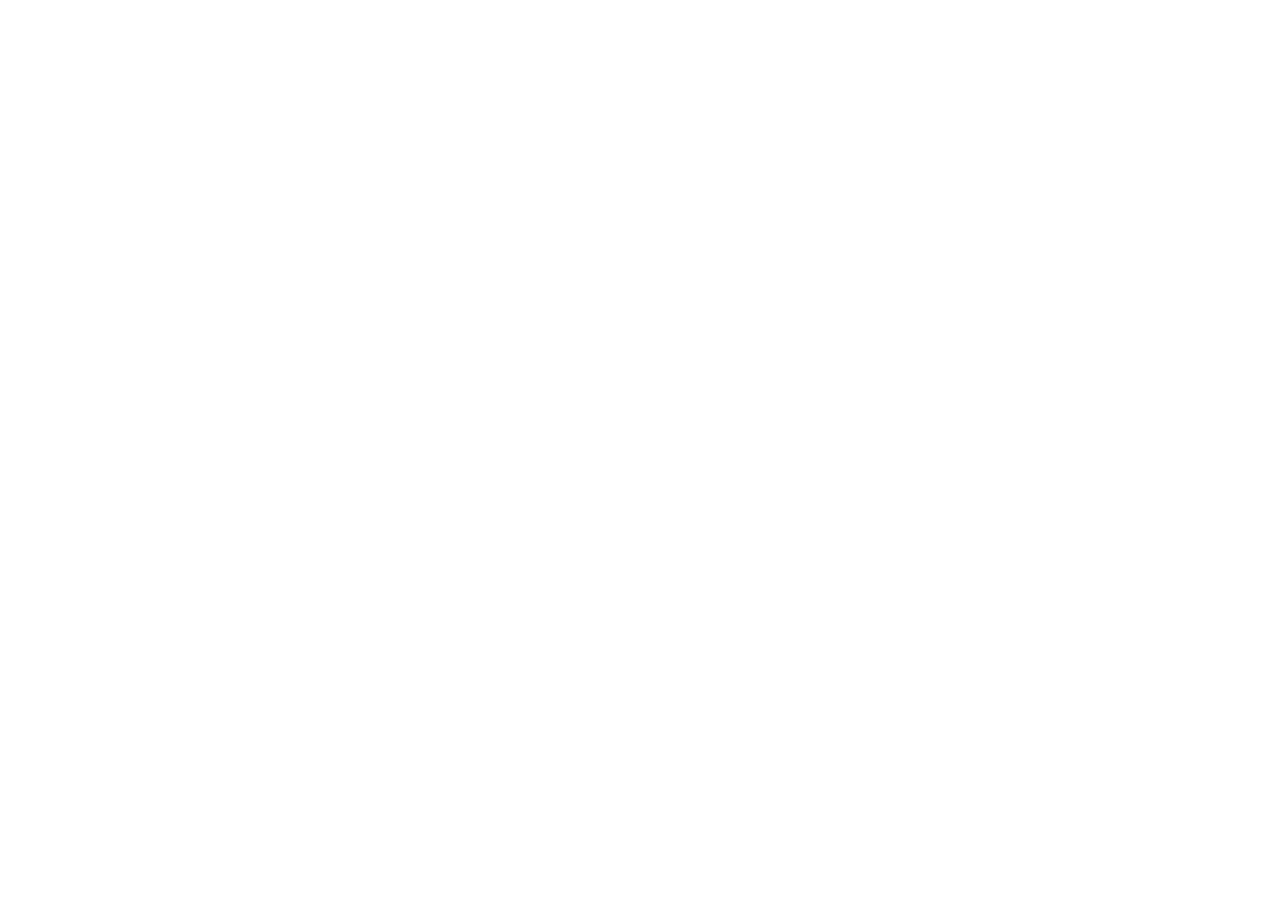
==== commit 30f4d014: "Update index.html with redirectAncienne adresse : renvoi vers si-apri.github.io to new site Redirect" ====
--- a/docs/index.html
+++ b/docs/index.html
@@ -1,165 +1 @@
-<!DOCTYPE html>
-<html lang="fr">
-<head>
-<meta charset="utf-8">
-<meta name="viewport" content="width=device-width, initial-scale=1">
-<title>APRI · Système d'information sur la résilience des paysages | Haïti</title>
-<meta name="description" content="APRI, le système d'information du PNUE sur la résilience des paysages dans le Sud et la Grand'Anse, Haïti.">
-<link rel="icon" href="img/apri.png">
-<link rel="preconnect" href="https://fonts.googleapis.com"><link rel="preconnect" href="https://fonts.gstatic.com" crossorigin>
-<link href="https://fonts.googleapis.com/css2?family=Inter:wght@400;500;600;700&display=swap" rel="stylesheet">
-<link rel="preload" as="image" href="img/fond.jpg">
-<link rel="stylesheet" href="css/commun.css">
-</head>
-<body>
-<header>
- <a class="marque" href="#accueil">
-  <img class="sym" src="img/apri.png" alt="">
-  <span><b>APRI</b><small data-t="sous">Système d'information (SI)</small></span>
-  <span class="filet"></span>
-  <img class="unep" src="img/unep.png" alt="UNEP">
- </a>
- <button class="menu" aria-label="Menu">☰</button>
- <nav class="principal" aria-label="Navigation"></nav>
- <div class="langue" role="group" aria-label="Langue">
-  <button data-l="fr" aria-pressed="true">FR</button><button data-l="en" aria-pressed="false">EN</button>
- </div>
-</header>
-
-<div id="points"></div>
-
-<main>
-<section id="accueil">
- <div>
-  <h1 data-t="titre">Observatoire de la résilience</h1>
-  <p data-t="accroche">Le système d'information APRI sur la résilience des paysages.</p>
-  <a class="cta" href="#territoire" data-t="cta">Explorer le territoire</a>
-  <div class="chiffres">
-   <div><strong>1 200+</strong><span data-t="k1">ménages enquêtés</span></div>
-   <div><strong>10</strong><span data-t="k2">sections communales</span></div>
-   <div><strong>2</strong><span data-t="k3">paysages, Sud et Grand'Anse</span></div>
-  </div>
- </div>
- <a class="fleche" href="#territoire" aria-label="↓">⌄</a>
-</section>
-<section id="territoire" class="page"><div class="carte-page" id="contenu-territoire"><div class="chargement" data-t="charge">Chargement…</div></div></section>
-<section id="cadre" class="page"><div class="carte-page" id="contenu-cadre"><div class="chargement" data-t="charge">Chargement…</div></div></section>
-<section id="resultats" class="page"><div class="carte-page" id="contenu-resultats"><div class="chargement" data-t="charge">Chargement…</div></div></section>
-<section id="boucles" class="page"><div class="carte-page" id="contenu-boucles"><div class="chargement" data-t="charge">Chargement…</div></div></section>
-<section id="fiches" class="page"><div class="carte-page" id="contenu-fiches"><div class="chargement" data-t="charge">Chargement…</div></div></section>
-<section id="ressources" class="page"><div class="carte-page" id="contenu-ressources"><div class="chargement" data-t="charge">Chargement…</div></div></section>
-<section id="apropos" class="page"><div class="carte-page" id="contenu-apropos"><div class="chargement" data-t="charge">Chargement…</div></div></section>
-<section id="contact" class="page"><div class="carte-page" id="contenu-contact"><div class="chargement" data-t="charge">Chargement…</div></div></section>
-</main>
-
-<footer>
- <span data-t="pied">© PNUE Haïti · APRI, Approche intégrée des paysages résilients.</span>
- <span><a href="#apropos" data-t="f_apropos">À propos</a> · <a href="#contact" data-t="f_contact">Contact</a></span>
-</footer>
-
-<script type="module">
-import {apri, SECTIONS, charger, changerLangue, appliquerHash, menus} from './js/apri.js';
-
-const TXT = {en:{sous:'Information System (IS)',titre:'Resilience Observatory',accroche:'The APRI information system for landscape resilience.',
- cta:'Explore the territory',k1:'households surveyed',k2:'communal sections',k3:"landscapes, Sud and Grand'Anse",charge:'Loading…',
- pied:'© UNEP Haiti · APRI, Integrated Resilient Landscape Approach.',f_apropos:'About',f_contact:'Contact',accueil:'Home'}};
-const FR = {accueil:'Accueil'}; document.querySelectorAll('[data-t]').forEach(e=>FR[e.dataset.t]=e.textContent); TXT.fr=FR;
-
-// navigation with sub-menus read from the section modules
-const nav = document.querySelector('nav.principal');
-const ONGLETS = await menus();
-function construireNav(){
- const l = apri.lang;
- const items = [{id:'accueil', fr:FR.accueil, en:TXT.en.accueil}, ...SECTIONS.filter(s=>!s.menu)];
- nav.innerHTML = '';
- for(const s of items){
-  const sous = [...(ONGLETS[s.id]||[]).map(o=>({href:'#'+s.id+'/'+o.id, t:apri.t(o.fr,o.en), d:apri.t(o.dfr,o.den)})),
-               ...SECTIONS.filter(x=>x.menu===s.id).map(x=>({href:'#'+x.id, t:apri.t(x.fr,x.en)}))];
-  const div = document.createElement('div'); div.className='item'+(sous.length?' a-sous':''); div.dataset.sec=s.id;
-  div.innerHTML = `<a href="#${s.id}">${apri.esc(apri.t(s.fr,s.en))}</a>`+
-   (sous.length?`<div class="sous">${sous.map(x=>`<a href="${x.href}">${apri.esc(x.t)}${x.d?`<small>${apri.esc(x.d)}</small>`:''}</a>`).join('')}</div>`:'');
-  nav.append(div);
- }
- nav.querySelectorAll('a').forEach(a=>a.addEventListener('click',()=>nav.classList.remove('ouvert')));
- marquer(courant);
-}
-document.querySelector('.menu').onclick=()=>nav.classList.toggle('ouvert');
-
-// dots on the right
-const points = document.getElementById('points');
-const ids = ['accueil', ...SECTIONS.map(s=>s.id)];
-points.innerHTML = ids.map(id=>`<a href="#${id}" data-sec="${id}" aria-label="${id}"></a>`).join('');
-
-// active section: tab in the bar (a sub-page lights its parent) and dot
-let courant = 'accueil';
-function marquer(id){
- courant = id;
- const parent = SECTIONS.find(s=>s.id===id)?.menu || id;
- nav.querySelectorAll('.item').forEach(i=>i.classList.toggle('actif', i.dataset.sec===parent));
- points.querySelectorAll('a').forEach(a=>a.classList.toggle('actif', a.dataset.sec===id));
-}
-// the section crossing the line at 45 % of the screen is the current one
-let rafSuivi;
-function suivre(){
- cancelAnimationFrame(rafSuivi);
- rafSuivi = requestAnimationFrame(()=>{
-  const y = innerHeight*0.45;
-  for(const id of ids){ const r = document.getElementById(id).getBoundingClientRect(); if(r.top<=y && r.bottom>y){ if(id!==courant) marquer(id); break; } }
- });
-}
-addEventListener('scroll', suivre, {passive:true}); addEventListener('resize', suivre);
-new ResizeObserver(suivre).observe(document.querySelector('main'));
-
-// sections draw themselves when they come near the viewport
-const paresseux = new IntersectionObserver(es=>{
- for(const e of es) if(e.isIntersecting){ paresseux.unobserve(e.target); charger(e.target.id); }
-},{rootMargin:'100% 0px'});
-// the 3D map is heavy: it starts only when its section is actually on screen
-// (and stays there half a second: a jump to a lower section only passes through it)
-let attente;
-const proche = new IntersectionObserver(es=>{
- for(const e of es){
-  clearTimeout(attente);
-  if(e.isIntersecting) attente = setTimeout(()=>{ proche.unobserve(e.target); charger(e.target.id); }, 500);
- }
-},{threshold:.15});
-SECTIONS.forEach(s=>(s.id==='territoire'?proche:paresseux).observe(document.getElementById(s.id)));
-
-// language
-function langue(l){
- document.querySelectorAll('[data-t]').forEach(e=>{const v=TXT[l][e.dataset.t]; if(v) e.textContent=v;});
- document.querySelectorAll('.langue button').forEach(b=>b.setAttribute('aria-pressed', String(b.dataset.l===l)));
- changerLangue(l); construireNav(); ajuster();
-}
-document.querySelectorAll('.langue button').forEach(b=>b.onclick=()=>langue(b.dataset.l));
-let l0 = 'fr'; try{ l0 = localStorage.getItem('apri_lang') || ((navigator.language||'fr').startsWith('en')?'en':'fr'); }catch(e){}
-langue(l0==='en'?'en':'fr');
-
-// the bar never wraps: tighten it when the labels would not fit
-function ajuster(){
- const b = document.body, h = document.querySelector('header');
- b.classList.remove('serre','tres-serre');
- if(innerWidth<=1100) return;
- // width the bar needs (the drop-down panels are left out on purpose)
- const besoin = ()=>{
-  const cs = getComputedStyle(h), gap = parseFloat(cs.columnGap)||0;
-  const liens = [...nav.querySelectorAll('.item>a')].reduce((t,a)=>t+a.offsetWidth+2,0);
-  return parseFloat(cs.paddingLeft)+parseFloat(cs.paddingRight)+document.querySelector('.marque').offsetWidth
-   +liens+document.querySelector('.langue').offsetWidth+parseFloat(getComputedStyle(document.querySelector('.langue')).marginLeft)+2*gap+8;
- };
- if(besoin()>h.clientWidth) b.classList.add('serre');
- if(besoin()>h.clientWidth) b.classList.add('tres-serre');
-}
-addEventListener('resize', ajuster);
-addEventListener('scroll',()=>document.body.classList.toggle('defile', scrollY>40),{passive:true});
-
-// a map receives the wheel: it scrolls the page instead
-addEventListener('message', e=>{
- if(e.data?.type==='apri-map-wheel') scrollBy({top: e.data.mode===1 ? e.data.dy*16 : e.data.dy});
-});
-
-addEventListener('hashchange', appliquerHash);
-if(location.hash) appliquerHash();
-</script>
-</body>
-</html>
+<!DOCTYPE html><html lang="fr"><head><meta charset="utf-8"><title>APRI</title><meta name="robots" content="noindex"><link rel="canonical" href="https://si-apri.github.io/"><meta http-equiv="refresh" content="0; url=https://si-apri.github.io/"><script>location.replace('https://si-apri.github.io/' + location.hash);</script></head><body><p>Le site APRI a déménagé : <a href="https://si-apri.github.io/">si-apri.github.io</a></p></body></html>
